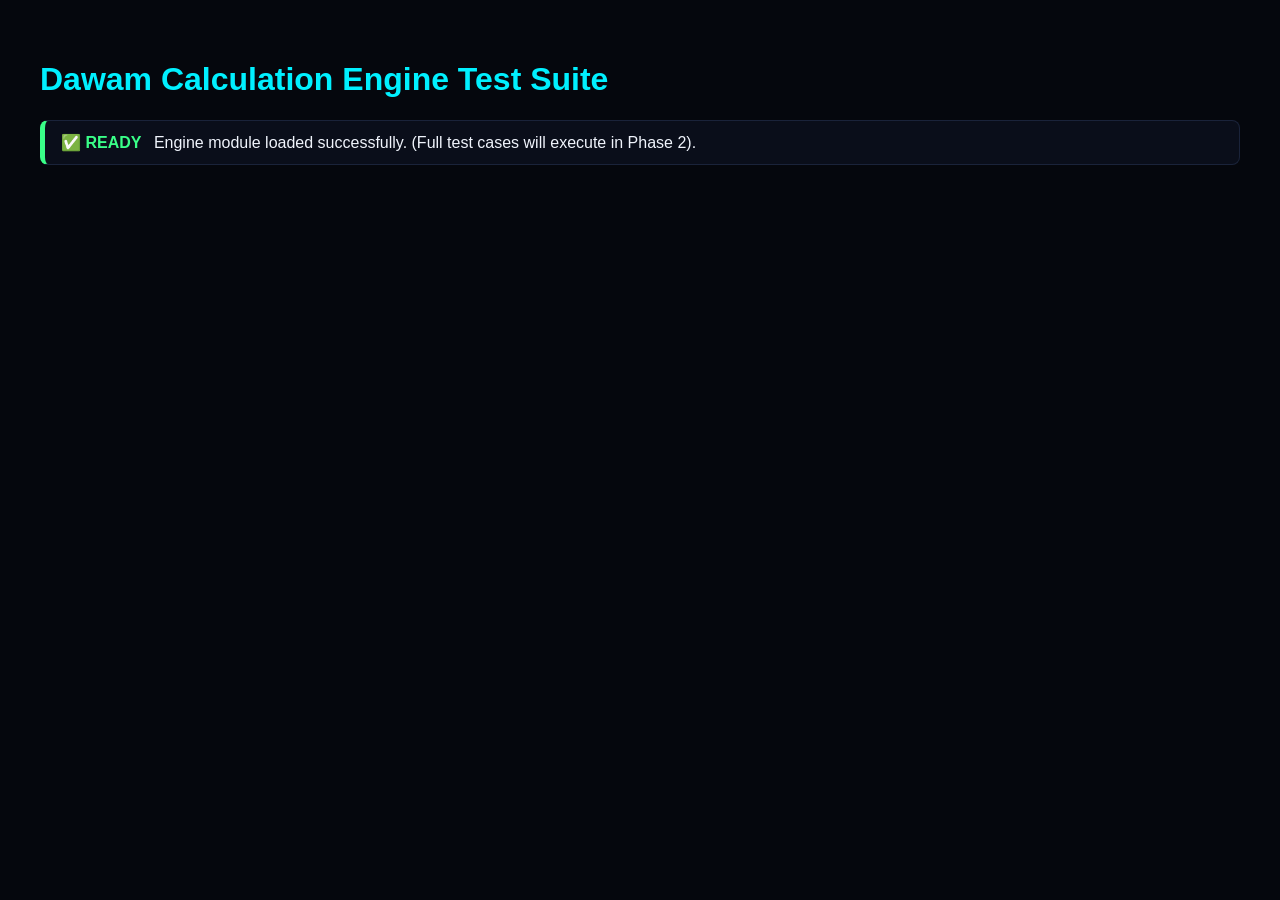
==== tests/calc.test.html @ 10b6aad1 "Phase 0: Foundation + PWA shell (Neon Cyber theme, Arabic RTL/EN, core modules, responsive layout)" ====
<!DOCTYPE html>
<html lang="en">
<head>
  <meta charset="UTF-8">
  <title>Dawam Calculation Engine Tests</title>
  <style>
    body { font-family: -apple-system, BlinkMacSystemFont, 'Segoe UI', Roboto, sans-serif; padding: 2rem; background: #05070d; color: #f0f4fc; }
    h1 { color: #00f0ff; }
    .test-case { padding: 0.75rem 1rem; margin-bottom: 0.5rem; border-radius: 8px; border: 1px solid #1a233a; background: #0a0e1a; }
    .pass { border-left: 5px solid #39ff88; }
    .fail { border-left: 5px solid #ff3b5c; }
    .badge { font-weight: bold; margin-right: 0.5rem; }
    .badge-pass { color: #39ff88; }
    .badge-fail { color: #ff3b5c; }
  </style>
</head>
<body>
  <h1>Dawam Calculation Engine Test Suite</h1>
  <div id="results">Running tests...</div>

  <script type="module">
    import * as calc from '../js/engine/calc.js';

    const results = document.getElementById('results');
    results.innerHTML = '<p class="test-case pass"><span class="badge badge-pass">✅ READY</span> Engine module loaded successfully. (Full test cases will execute in Phase 2).</p>';
  </script>
</body>
</html>
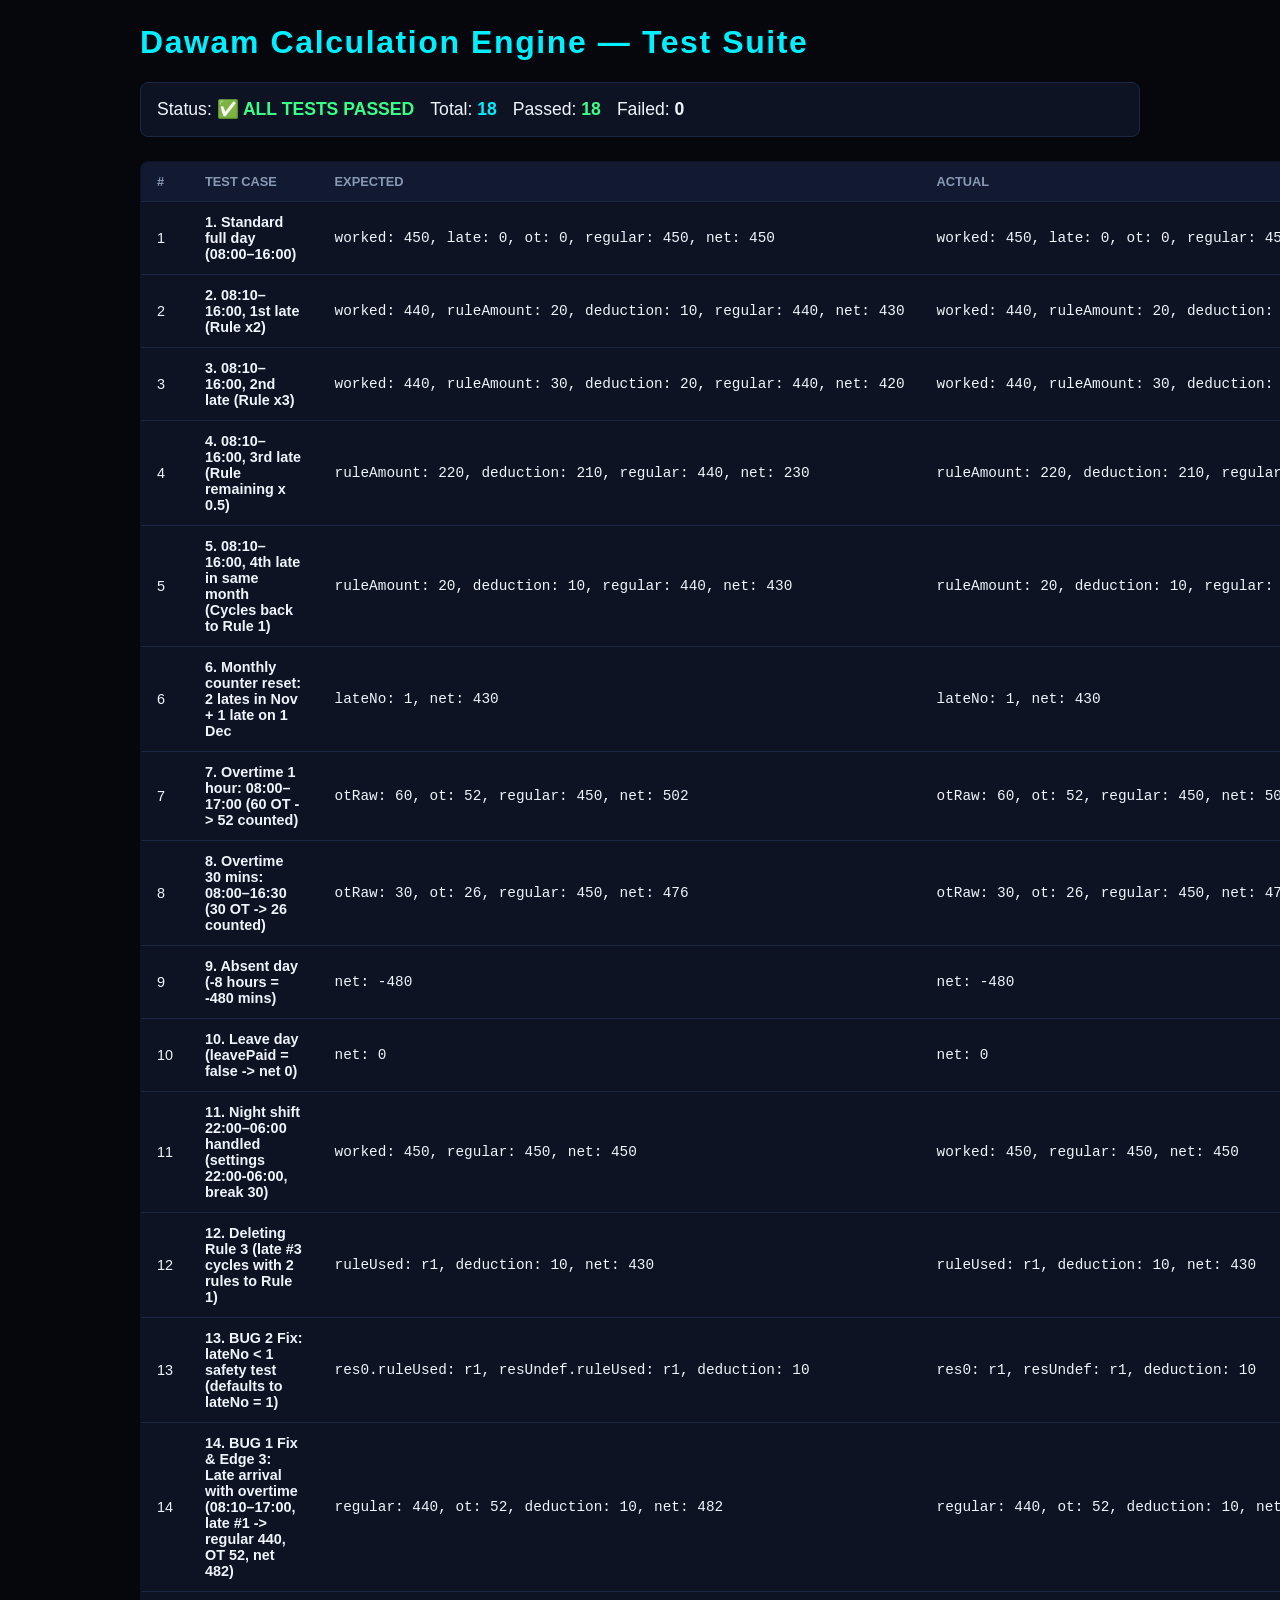
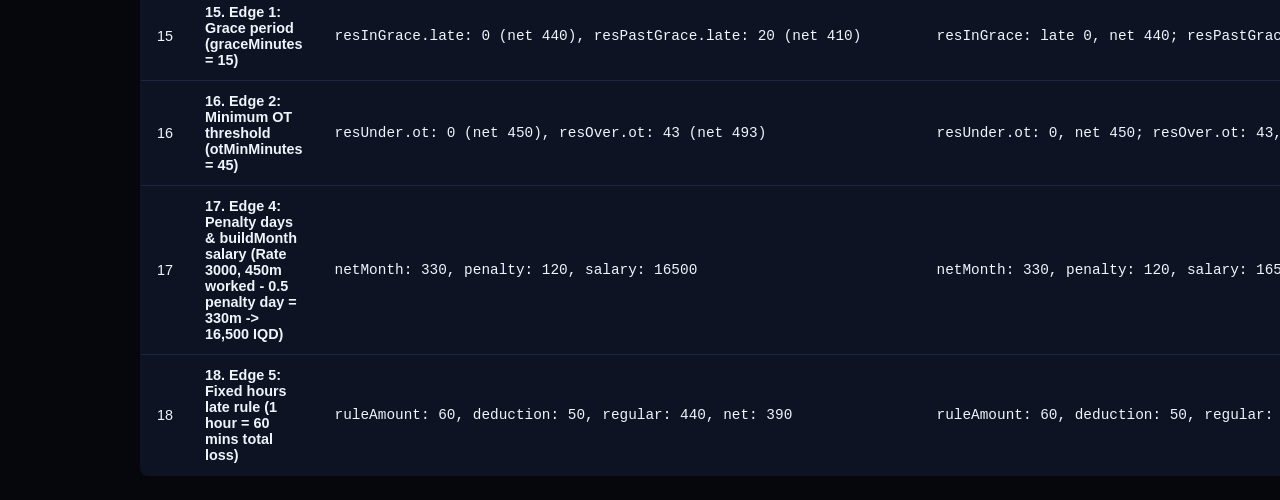
==== commit 274f39c2: "Phase 2: Calculation engine, 18 test cases, and Settings page" ====
--- a/tests/calc.test.html
+++ b/tests/calc.test.html
@@ -2,27 +2,424 @@
 <html lang="en">
 <head>
   <meta charset="UTF-8">
-  <title>Dawam Calculation Engine Tests</title>
+  <meta name="viewport" content="width=device-width, initial-scale=1.0">
+  <title>Dawam Calculation Engine Test Suite</title>
   <style>
-    body { font-family: -apple-system, BlinkMacSystemFont, 'Segoe UI', Roboto, sans-serif; padding: 2rem; background: #05070d; color: #f0f4fc; }
-    h1 { color: #00f0ff; }
-    .test-case { padding: 0.75rem 1rem; margin-bottom: 0.5rem; border-radius: 8px; border: 1px solid #1a233a; background: #0a0e1a; }
-    .pass { border-left: 5px solid #39ff88; }
-    .fail { border-left: 5px solid #ff3b5c; }
-    .badge { font-weight: bold; margin-right: 0.5rem; }
-    .badge-pass { color: #39ff88; }
-    .badge-fail { color: #ff3b5c; }
+    :root {
+      --bg: #05070d;
+      --card-bg: #0d1322;
+      --border: #1a2744;
+      --text: #f0f4fc;
+      --text-muted: #8899b5;
+      --cyan: #00f0ff;
+      --green: #39ff88;
+      --red: #ff3b5c;
+      --amber: #ffb020;
+    }
+    body {
+      font-family: -apple-system, BlinkMacSystemFont, 'Segoe UI', Roboto, sans-serif;
+      background: var(--bg);
+      color: var(--text);
+      padding: 1.5rem;
+      margin: 0;
+    }
+    .container {
+      max-width: 1000px;
+      margin: 0 auto;
+    }
+    h1 {
+      color: var(--cyan);
+      margin-top: 0;
+      letter-spacing: 0.05em;
+    }
+    .summary-bar {
+      display: flex;
+      gap: 1rem;
+      padding: 1rem;
+      background: var(--card-bg);
+      border: 1px solid var(--border);
+      border-radius: 8px;
+      margin-bottom: 1.5rem;
+      font-size: 1.1rem;
+    }
+    .badge-stat {
+      font-weight: 700;
+    }
+    .text-green { color: var(--green); }
+    .text-red { color: var(--red); }
+    .text-cyan { color: var(--cyan); }
+
+    .test-table {
+      width: 100%;
+      border-collapse: collapse;
+      background: var(--card-bg);
+      border-radius: 8px;
+      overflow: hidden;
+      border: 1px solid var(--border);
+    }
+    .test-table th, .test-table td {
+      padding: 0.75rem 1rem;
+      text-align: left;
+      border-bottom: 1px solid var(--border);
+      font-size: 0.9rem;
+    }
+    .test-table th {
+      background: #111a30;
+      color: var(--text-muted);
+      text-transform: uppercase;
+      font-size: 0.8rem;
+    }
+    .test-pass {
+      color: var(--green);
+      font-weight: 700;
+    }
+    .test-fail {
+      color: var(--red);
+      font-weight: 700;
+    }
+    .diff {
+      color: var(--amber);
+      font-family: monospace;
+      font-size: 0.85rem;
+    }
+    pre {
+      margin: 0;
+      font-family: monospace;
+    }
   </style>
 </head>
 <body>
-  <h1>Dawam Calculation Engine Test Suite</h1>
-  <div id="results">Running tests...</div>
+  <div class="container">
+    <h1>Dawam Calculation Engine — Test Suite</h1>
+    <div id="summary" class="summary-bar">Running test suite...</div>
+
+    <table class="test-table">
+      <thead>
+        <tr>
+          <th style="width: 40px;">#</th>
+          <th>Test Case</th>
+          <th style="width: 130px;">Expected</th>
+          <th style="width: 130px;">Actual</th>
+          <th style="width: 90px;">Result</th>
+        </tr>
+      </thead>
+      <tbody id="results-tbody">
+      </tbody>
+    </table>
+  </div>
 
   <script type="module">
-    import * as calc from '../js/engine/calc.js';
-
-    const results = document.getElementById('results');
-    results.innerHTML = '<p class="test-case pass"><span class="badge badge-pass">✅ READY</span> Engine module loaded successfully. (Full test cases will execute in Phase 2).</p>';
+    import { calcDay, countPreviousLates, getLateNoForDate, buildMonth } from '../js/engine/calc.js';
+
+    const defaultSettings = {
+      shiftStart: '08:00',
+      shiftEnd: '16:00',
+      breakMinutes: 30,
+      graceMinutes: 0,
+      otCountedPer60: 52,
+      otMinMinutes: 0,
+      penaltyDayHours: 4,
+      absentDayHours: 8,
+      leavePaid: false,
+      lateCounterReset: 'monthly',
+      lateRules: [
+        { id: 'r1', type: 'late_x', factor: 2, label: 'Late x 2' },
+        { id: 'r2', type: 'late_x', factor: 3, label: 'Late x 3' },
+        { id: 'r3', type: 'remaining_x', factor: 0.5, label: '(Remaining - break) / 2' }
+      ]
+    };
+
+    const tests = [
+      {
+        name: '1. Standard full day (08:00–16:00)',
+        run: () => {
+          const res = calcDay({ in: '08:00', out: '16:00', status: 'present' }, defaultSettings, 1);
+          return {
+            expected: 'worked: 450, late: 0, ot: 0, regular: 450, net: 450',
+            actual: `worked: ${res.worked}, late: ${res.late}, ot: ${res.ot}, regular: ${res.regular}, net: ${res.net}`,
+            pass: res.worked === 450 && res.late === 0 && res.ot === 0 && res.regular === 450 && res.net === 450
+          };
+        }
+      },
+      {
+        name: '2. 08:10–16:00, 1st late (Rule x2)',
+        run: () => {
+          const res = calcDay({ in: '08:10', out: '16:00', status: 'present' }, defaultSettings, 1);
+          return {
+            expected: 'worked: 440, ruleAmount: 20, deduction: 10, regular: 440, net: 430',
+            actual: `worked: ${res.worked}, ruleAmount: ${res.ruleAmount}, deduction: ${res.lateDeduction}, regular: ${res.regular}, net: ${res.net}`,
+            pass: res.worked === 440 && res.ruleAmount === 20 && res.lateDeduction === 10 && res.regular === 440 && res.net === 430
+          };
+        }
+      },
+      {
+        name: '3. 08:10–16:00, 2nd late (Rule x3)',
+        run: () => {
+          const res = calcDay({ in: '08:10', out: '16:00', status: 'present' }, defaultSettings, 2);
+          return {
+            expected: 'worked: 440, ruleAmount: 30, deduction: 20, regular: 440, net: 420',
+            actual: `worked: ${res.worked}, ruleAmount: ${res.ruleAmount}, deduction: ${res.lateDeduction}, regular: ${res.regular}, net: ${res.net}`,
+            pass: res.worked === 440 && res.ruleAmount === 30 && res.lateDeduction === 20 && res.regular === 440 && res.net === 420
+          };
+        }
+      },
+      {
+        name: '4. 08:10–16:00, 3rd late (Rule remaining x 0.5)',
+        run: () => {
+          // (16:00 - 08:10 = 470 - 30) / 2 = 220 total loss. Deduction = 220 - 10 = 210. Net = 440 - 210 = 230.
+          const res = calcDay({ in: '08:10', out: '16:00', status: 'present' }, defaultSettings, 3);
+          return {
+            expected: 'ruleAmount: 220, deduction: 210, regular: 440, net: 230',
+            actual: `ruleAmount: ${res.ruleAmount}, deduction: ${res.lateDeduction}, regular: ${res.regular}, net: ${res.net}`,
+            pass: res.ruleAmount === 220 && res.lateDeduction === 210 && res.regular === 440 && res.net === 230
+          };
+        }
+      },
+      {
+        name: '5. 08:10–16:00, 4th late in same month (Cycles back to Rule 1)',
+        run: () => {
+          // Rule 1: (4 - 1) % 3 = index 0 (Rule 1).
+          const res = calcDay({ in: '08:10', out: '16:00', status: 'present' }, defaultSettings, 4);
+          return {
+            expected: 'ruleAmount: 20, deduction: 10, regular: 440, net: 430',
+            actual: `ruleAmount: ${res.ruleAmount}, deduction: ${res.lateDeduction}, regular: ${res.regular}, net: ${res.net}`,
+            pass: res.ruleAmount === 20 && res.lateDeduction === 10 && res.net === 430
+          };
+        }
+      },
+      {
+        name: '6. Monthly counter reset: 2 lates in Nov + 1 late on 1 Dec',
+        run: () => {
+          const records = [
+            { employeeId: 'e1', date: '2026-11-10', in: '08:10', out: '16:00', status: 'present' },
+            { employeeId: 'e1', date: '2026-11-20', in: '08:10', out: '16:00', status: 'present' }
+          ];
+          const dec1LateNo = getLateNoForDate(records, 'e1', '2026-12-01', defaultSettings);
+          const decRes = calcDay({ in: '08:10', out: '16:00', status: 'present' }, defaultSettings, dec1LateNo);
+          return {
+            expected: 'lateNo: 1, net: 430',
+            actual: `lateNo: ${dec1LateNo}, net: ${decRes.net}`,
+            pass: dec1LateNo === 1 && decRes.net === 430
+          };
+        }
+      },
+      {
+        name: '7. Overtime 1 hour: 08:00–17:00 (60 OT -> 52 counted)',
+        run: () => {
+          const res = calcDay({ in: '08:00', out: '17:00', status: 'present' }, defaultSettings, 1);
+          return {
+            expected: 'otRaw: 60, ot: 52, regular: 450, net: 502',
+            actual: `otRaw: ${res.otRaw}, ot: ${res.ot}, regular: ${res.regular}, net: ${res.net}`,
+            pass: res.otRaw === 60 && res.ot === 52 && res.regular === 450 && res.net === 502
+          };
+        }
+      },
+      {
+        name: '8. Overtime 30 mins: 08:00–16:30 (30 OT -> 26 counted)',
+        run: () => {
+          const res = calcDay({ in: '08:00', out: '16:30', status: 'present' }, defaultSettings, 1);
+          return {
+            expected: 'otRaw: 30, ot: 26, regular: 450, net: 476',
+            actual: `otRaw: ${res.otRaw}, ot: ${res.ot}, regular: ${res.regular}, net: ${res.net}`,
+            pass: res.otRaw === 30 && res.ot === 26 && res.regular === 450 && res.net === 476
+          };
+        }
+      },
+      {
+        name: '9. Absent day (-8 hours = -480 mins)',
+        run: () => {
+          const res = calcDay({ status: 'absent' }, defaultSettings, 1);
+          return {
+            expected: 'net: -480',
+            actual: `net: ${res.net}`,
+            pass: res.net === -480
+          };
+        }
+      },
+      {
+        name: '10. Leave day (leavePaid = false -> net 0)',
+        run: () => {
+          const res = calcDay({ status: 'leave' }, defaultSettings, 1);
+          return {
+            expected: 'net: 0',
+            actual: `net: ${res.net}`,
+            pass: res.net === 0
+          };
+        }
+      },
+      {
+        name: '11. Night shift 22:00–06:00 handled (settings 22:00-06:00, break 30)',
+        run: () => {
+          const nightSettings = {
+            ...defaultSettings,
+            shiftStart: '22:00',
+            shiftEnd: '06:00',
+            breakMinutes: 30
+          };
+          const res = calcDay({ in: '22:00', out: '06:00', status: 'present' }, nightSettings, 1);
+          return {
+            expected: 'worked: 450, regular: 450, net: 450',
+            actual: `worked: ${res.worked}, regular: ${res.regular}, net: ${res.net}`,
+            pass: res.worked === 450 && res.regular === 450 && res.net === 450
+          };
+        }
+      },
+      {
+        name: '12. Deleting Rule 3 (late #3 cycles with 2 rules to Rule 1)',
+        run: () => {
+          const settingsTwoRules = {
+            ...defaultSettings,
+            lateRules: [
+              { id: 'r1', type: 'late_x', factor: 2 },
+              { id: 'r2', type: 'late_x', factor: 3 }
+            ]
+          };
+          // With 2 rules, (3 - 1) % 2 = 0 -> Rule 1
+          const res = calcDay({ in: '08:10', out: '16:00', status: 'present' }, settingsTwoRules, 3);
+          return {
+            expected: 'ruleUsed: r1, deduction: 10, net: 430',
+            actual: `ruleUsed: ${res.ruleUsed?.id}, deduction: ${res.lateDeduction}, net: ${res.net}`,
+            pass: res.ruleUsed?.id === 'r1' && res.lateDeduction === 10 && res.net === 430
+          };
+        }
+      },
+      {
+        name: '13. BUG 2 Fix: lateNo < 1 safety test (defaults to lateNo = 1)',
+        run: () => {
+          const res0 = calcDay({ in: '08:10', out: '16:00', status: 'present' }, defaultSettings, 0);
+          const resUndef = calcDay({ in: '08:10', out: '16:00', status: 'present' }, defaultSettings, undefined);
+          return {
+            expected: 'res0.ruleUsed: r1, resUndef.ruleUsed: r1, deduction: 10',
+            actual: `res0: ${res0.ruleUsed?.id}, resUndef: ${resUndef.ruleUsed?.id}, deduction: ${res0.lateDeduction}`,
+            pass: res0.ruleUsed?.id === 'r1' && resUndef.ruleUsed?.id === 'r1' && res0.lateDeduction === 10
+          };
+        }
+      },
+      {
+        name: '14. BUG 1 Fix & Edge 3: Late arrival with overtime (08:10–17:00, late #1 -> regular 440, OT 52, net 482)',
+        run: () => {
+          // Regular inside official window: min(17:00, 16:00) - max(08:10, 08:00) - 30 = 470 - 30 = 440
+          // OT: 60 raw -> 52 counted. Late deduction: 10.
+          // Net = 440 + 52 - 10 = 482 (NOT 492).
+          const res = calcDay({ in: '08:10', out: '17:00', status: 'present' }, defaultSettings, 1);
+          return {
+            expected: 'regular: 440, ot: 52, deduction: 10, net: 482',
+            actual: `regular: ${res.regular}, ot: ${res.ot}, deduction: ${res.lateDeduction}, net: ${res.net}`,
+            pass: res.regular === 440 && res.ot === 52 && res.lateDeduction === 10 && res.net === 482
+          };
+        }
+      },
+      {
+        name: '15. Edge 1: Grace period (graceMinutes = 15)',
+        run: () => {
+          const graceSettings = { ...defaultSettings, graceMinutes: 15 };
+          const resInGrace = calcDay({ in: '08:10', out: '16:00', status: 'present' }, graceSettings, 1);
+          const resPastGrace = calcDay({ in: '08:20', out: '16:00', status: 'present' }, graceSettings, 1);
+          // In grace: late = 0, lateDeduction = 0, regular = 440, net = 440
+          // Past grace: late = 20, ruleAmount = 40, deduction = 20, regular = 430, net = 410
+          return {
+            expected: 'resInGrace.late: 0 (net 440), resPastGrace.late: 20 (net 410)',
+            actual: `resInGrace: late ${resInGrace.late}, net ${resInGrace.net}; resPastGrace: late ${resPastGrace.late}, net ${resPastGrace.net}`,
+            pass: resInGrace.late === 0 && resInGrace.net === 440 && resPastGrace.late === 20 && resPastGrace.net === 410
+          };
+        }
+      },
+      {
+        name: '16. Edge 2: Minimum OT threshold (otMinMinutes = 45)',
+        run: () => {
+          const otMinSettings = { ...defaultSettings, otMinMinutes: 45 };
+          const resUnder = calcDay({ in: '08:00', out: '16:30', status: 'present' }, otMinSettings, 1);
+          const resOver = calcDay({ in: '08:00', out: '16:50', status: 'present' }, otMinSettings, 1);
+          // 16:30 -> otRaw 30 < 45 -> ot = 0, net = 450
+          // 16:50 -> otRaw 50 >= 45 -> ot = round(50 * 52 / 60) = 43, net = 450 + 43 = 493
+          return {
+            expected: 'resUnder.ot: 0 (net 450), resOver.ot: 43 (net 493)',
+            actual: `resUnder.ot: ${resUnder.ot}, net ${resUnder.net}; resOver.ot: ${resOver.ot}, net ${resOver.net}`,
+            pass: resUnder.ot === 0 && resUnder.net === 450 && resOver.ot === 43 && resOver.net === 493
+          };
+        }
+      },
+      {
+        name: '17. Edge 4: Penalty days & buildMonth salary (Rate 3000, 450m worked - 0.5 penalty day = 330m -> 16,500 IQD)',
+        run: () => {
+          const mockDb = {
+            settings: defaultSettings,
+            employees: [{ id: 'e1', rate: 3000, active: true }],
+            attendance: [{ employeeId: 'e1', date: '2026-11-01', in: '08:00', out: '16:00', status: 'present' }],
+            penalties: [{ employeeId: 'e1', date: '2026-11-05', days: 0.5 }]
+          };
+          const monthRes = buildMonth('e1', '2026-11', mockDb);
+          // Worked 450m, penalty deduction: 0.5 days * 4 hrs * 60 = 120m.
+          // Net = 450 - 120 = 330m (5.5 hrs). Salary = 5.5 * 3000 = 16500.
+          return {
+            expected: 'netMonth: 330, penalty: 120, salary: 16500',
+            actual: `netMonth: ${monthRes.totals.netMonth}, penalty: ${monthRes.totals.penaltyDeductions}, salary: ${monthRes.totals.salary}`,
+            pass: monthRes.totals.netMonth === 330 && monthRes.totals.penaltyDeductions === 120 && monthRes.totals.salary === 16500
+          };
+        }
+      },
+      {
+        name: '18. Edge 5: Fixed hours late rule (1 hour = 60 mins total loss)',
+        run: () => {
+          const fixedHoursSettings = {
+            ...defaultSettings,
+            lateRules: [{ id: 'r_fixed', type: 'fixed_hours', hours: 1 }]
+          };
+          // Arrival 08:10 (late 10m). ruleAmount = 60m. Deduction = 60 - 10 = 50m.
+          // Regular = 440m. Net = 440 - 50 = 390m.
+          const res = calcDay({ in: '08:10', out: '16:00', status: 'present' }, fixedHoursSettings, 1);
+          return {
+            expected: 'ruleAmount: 60, deduction: 50, regular: 440, net: 390',
+            actual: `ruleAmount: ${res.ruleAmount}, deduction: ${res.lateDeduction}, regular: ${res.regular}, net: ${res.net}`,
+            pass: res.ruleAmount === 60 && res.lateDeduction === 50 && res.regular === 440 && res.net === 390
+          };
+        }
+      }
+    ];
+
+    let passedCount = 0;
+    const tbody = document.getElementById('results-tbody');
+
+    tests.forEach((t, idx) => {
+      let outcome;
+      try {
+        outcome = t.run();
+      } catch (err) {
+        outcome = { pass: false, expected: 'Execution without error', actual: `Error: ${err.message}` };
+      }
+
+      if (outcome.pass) passedCount++;
+
+      const tr = document.createElement('tr');
+      tr.innerHTML = `
+        <td>${idx + 1}</td>
+        <td><strong>${t.name}</strong></td>
+        <td><pre>${outcome.expected}</pre></td>
+        <td><pre class="${outcome.pass ? '' : 'diff'}">${outcome.actual}</pre></td>
+        <td class="${outcome.pass ? 'test-pass' : 'test-fail'}">${outcome.pass ? '✅ PASS' : '❌ FAIL'}</td>
+      `;
+      tbody.appendChild(tr);
+    });
+
+    const totalCount = tests.length;
+    const failedCount = totalCount - passedCount;
+    const allPassed = failedCount === 0;
+
+    const summaryEl = document.getElementById('summary');
+    summaryEl.innerHTML = `
+      <span>Status: <strong class="${allPassed ? 'text-green' : 'text-red'}">${allPassed ? '✅ ALL TESTS PASSED' : '❌ SOME TESTS FAILED'}</strong></span>
+      <span>Total: <span class="badge-stat text-cyan">${totalCount}</span></span>
+      <span>Passed: <span class="badge-stat text-green">${passedCount}</span></span>
+      <span>Failed: <span class="badge-stat ${failedCount > 0 ? 'text-red' : ''}">${failedCount}</span></span>
+    `;
+
+    // Expose results globally for automated test runners
+    window.__CALC_TEST_RESULTS__ = {
+      total: totalCount,
+      passed: passedCount,
+      failed: failedCount,
+      allPassed
+    };
   </script>
 </body>
 </html>
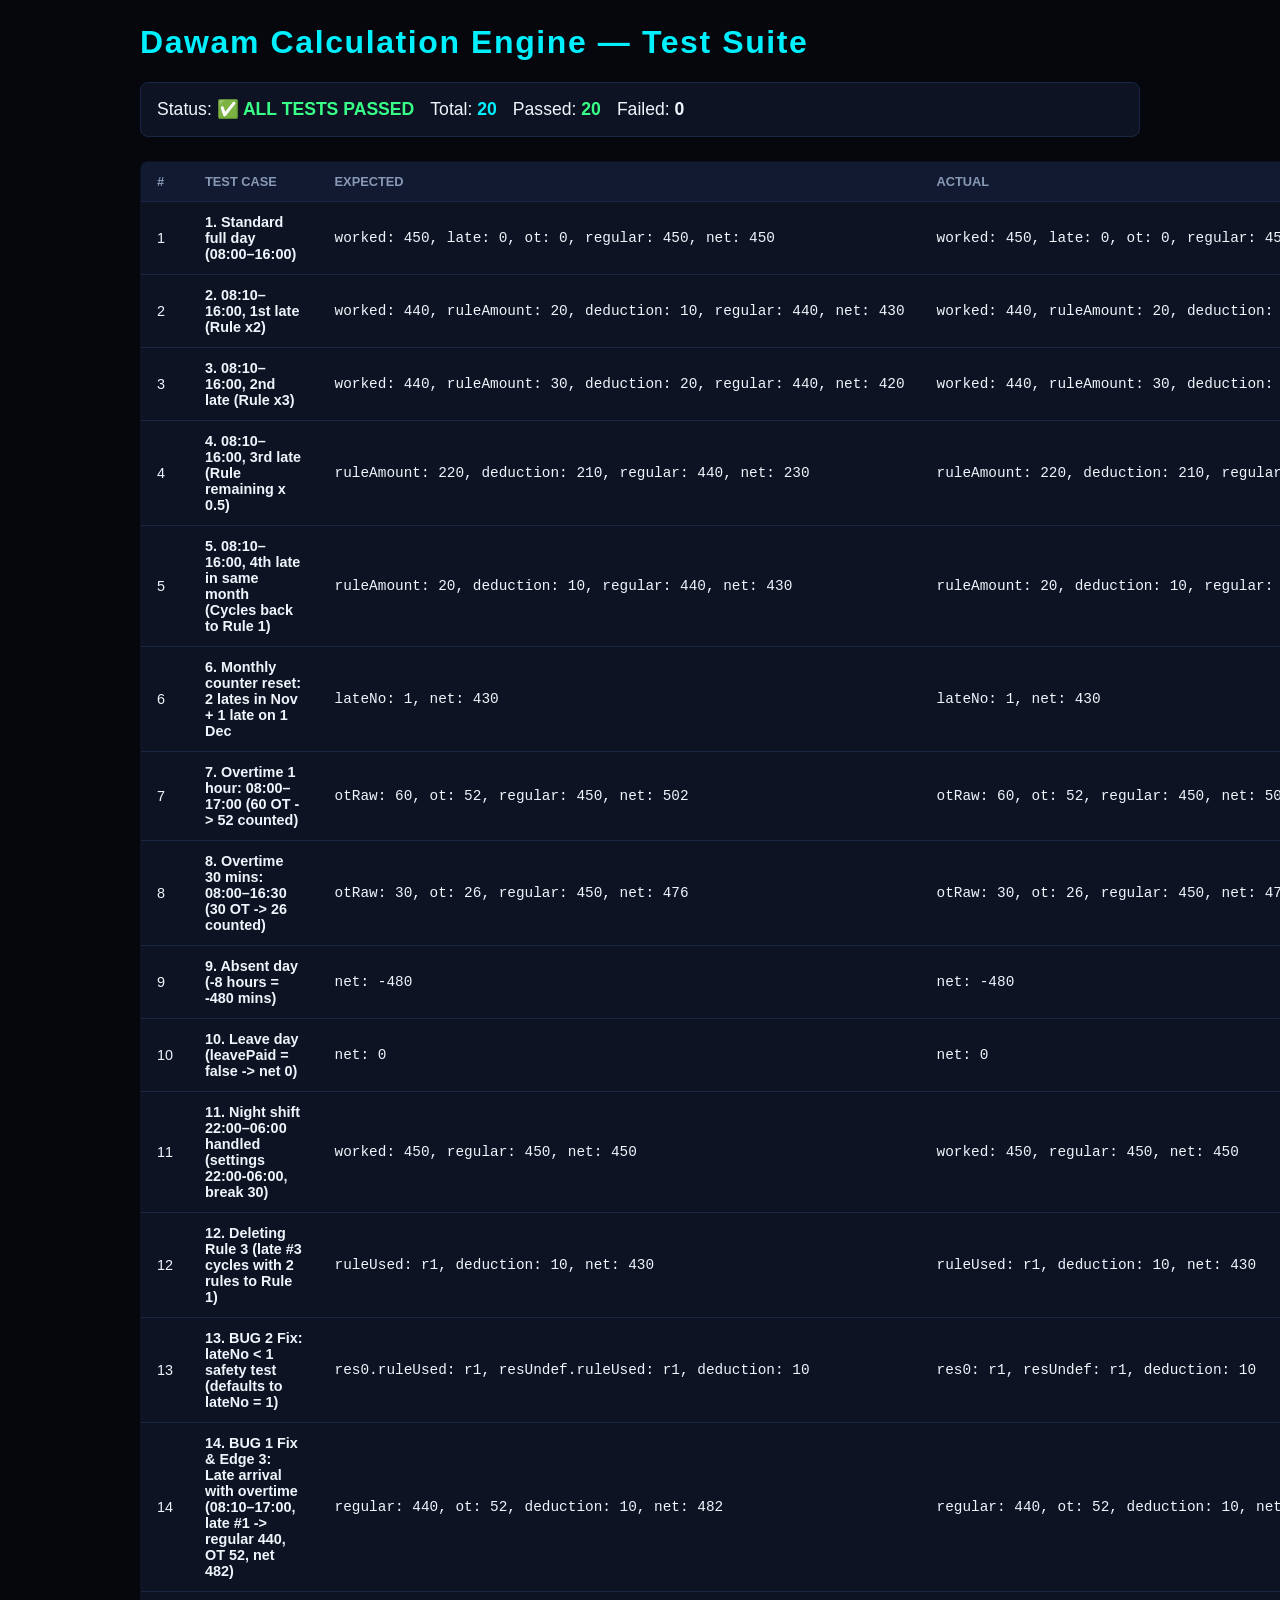
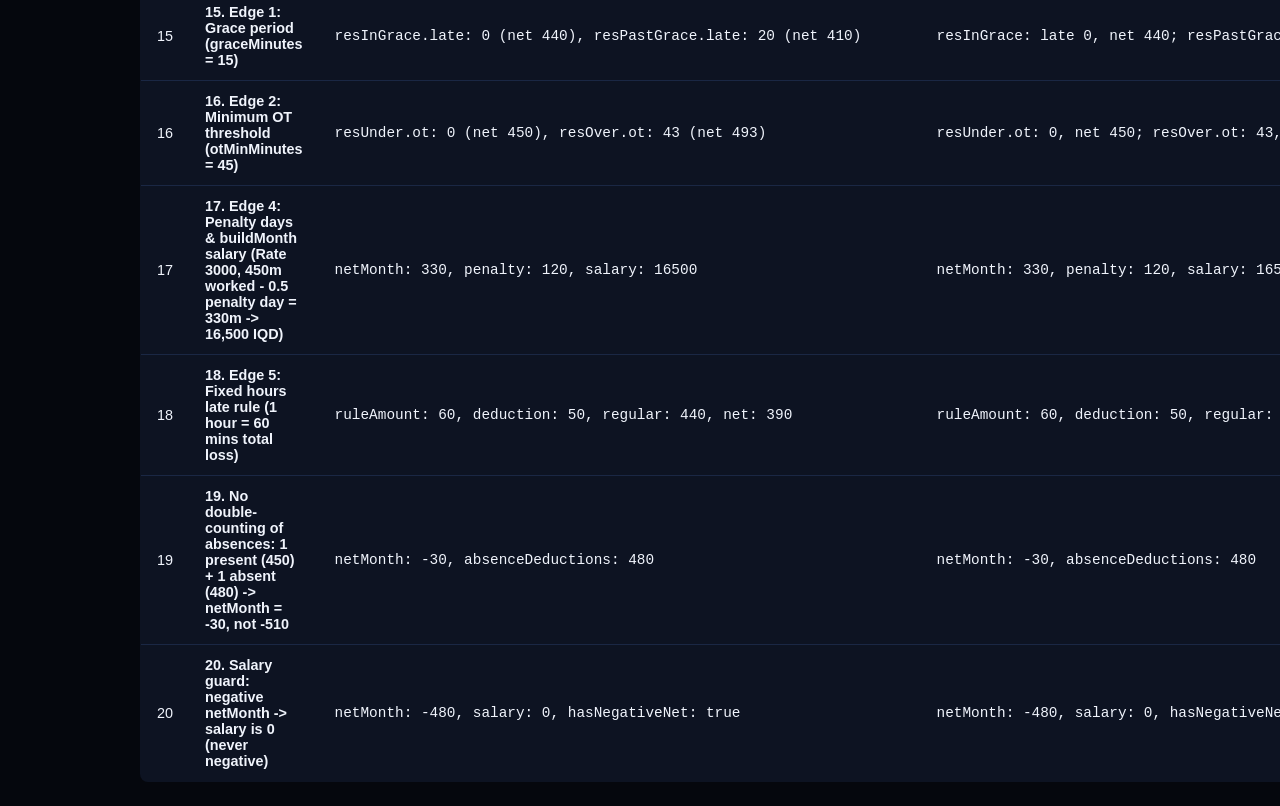
==== commit 8bded0b4: "Phase 5: Monthly report, Excel export, print layout, sample data deletion, and final polish" ====
--- a/tests/calc.test.html
+++ b/tests/calc.test.html
@@ -374,6 +374,47 @@
             pass: res.ruleAmount === 60 && res.lateDeduction === 50 && res.regular === 440 && res.net === 390
           };
         }
+      },
+      {
+        name: '19. No double-counting of absences: 1 present (450) + 1 absent (480) -> netMonth = -30, not -510',
+        run: () => {
+          const mockDb = {
+            settings: defaultSettings,
+            employees: [{ id: 'e1', rate: 2500, active: true }],
+            attendance: [
+              { employeeId: 'e1', date: '2026-11-01', in: '08:00', out: '16:00', status: 'present' },
+              { employeeId: 'e1', date: '2026-11-02', status: 'absent' }
+            ],
+            penalties: []
+          };
+          const monthRes = buildMonth('e1', '2026-11', mockDb);
+          // 450 (present) - 480 (absent) = -30. absenceDeductions breakdown = 480.
+          return {
+            expected: 'netMonth: -30, absenceDeductions: 480',
+            actual: `netMonth: ${monthRes.totals.netMonth}, absenceDeductions: ${monthRes.totals.absenceDeductions}`,
+            pass: monthRes.totals.netMonth === -30 && monthRes.totals.absenceDeductions === 480
+          };
+        }
+      },
+      {
+        name: '20. Salary guard: negative netMonth -> salary is 0 (never negative)',
+        run: () => {
+          const mockDb = {
+            settings: defaultSettings,
+            employees: [{ id: 'e1', rate: 3000, active: true }],
+            attendance: [
+              { employeeId: 'e1', date: '2026-11-02', status: 'absent' }
+            ],
+            penalties: []
+          };
+          const monthRes = buildMonth('e1', '2026-11', mockDb);
+          // 1 absent day = -480 min. Rate 3000. Salary must be 0, not -24000.
+          return {
+            expected: 'netMonth: -480, salary: 0, hasNegativeNet: true',
+            actual: `netMonth: ${monthRes.totals.netMonth}, salary: ${monthRes.totals.salary}, hasNegativeNet: ${monthRes.totals.hasNegativeNet}`,
+            pass: monthRes.totals.netMonth === -480 && monthRes.totals.salary === 0 && monthRes.totals.hasNegativeNet === true
+          };
+        }
       }
     ];
 
